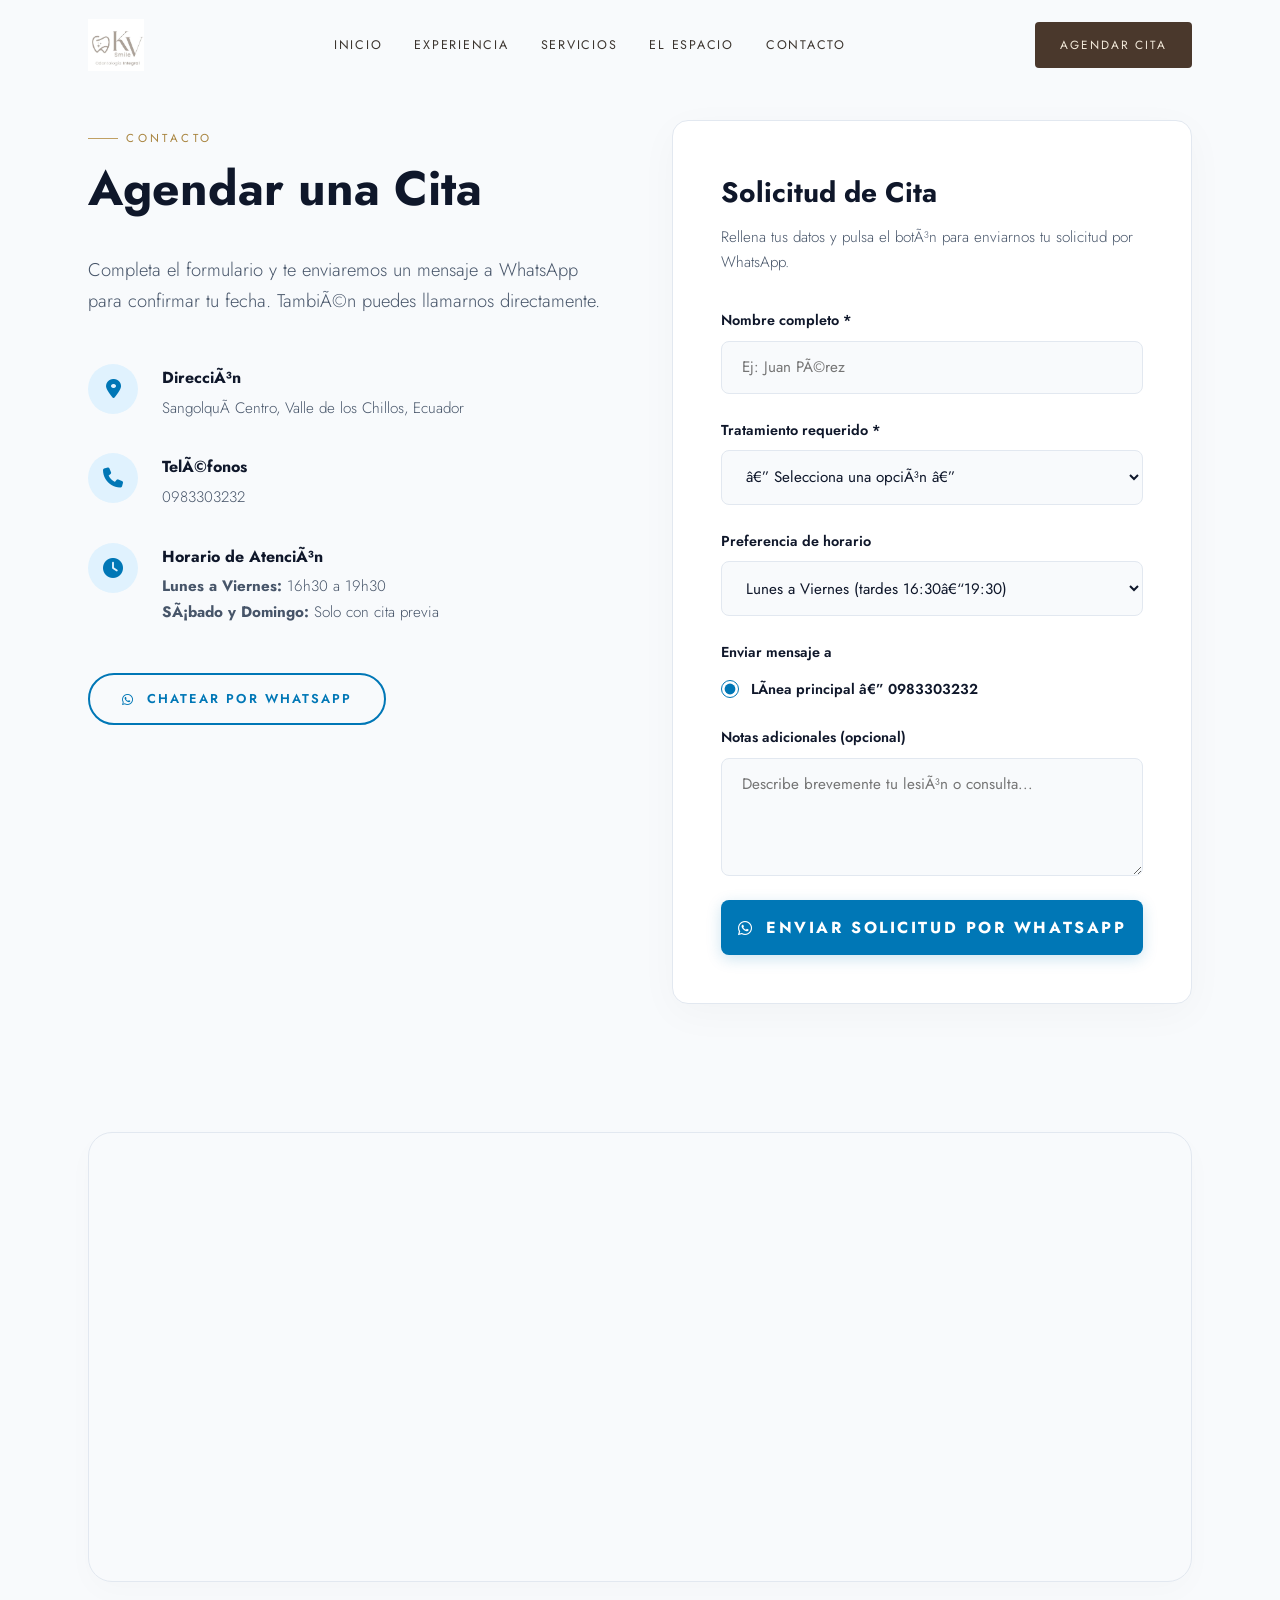
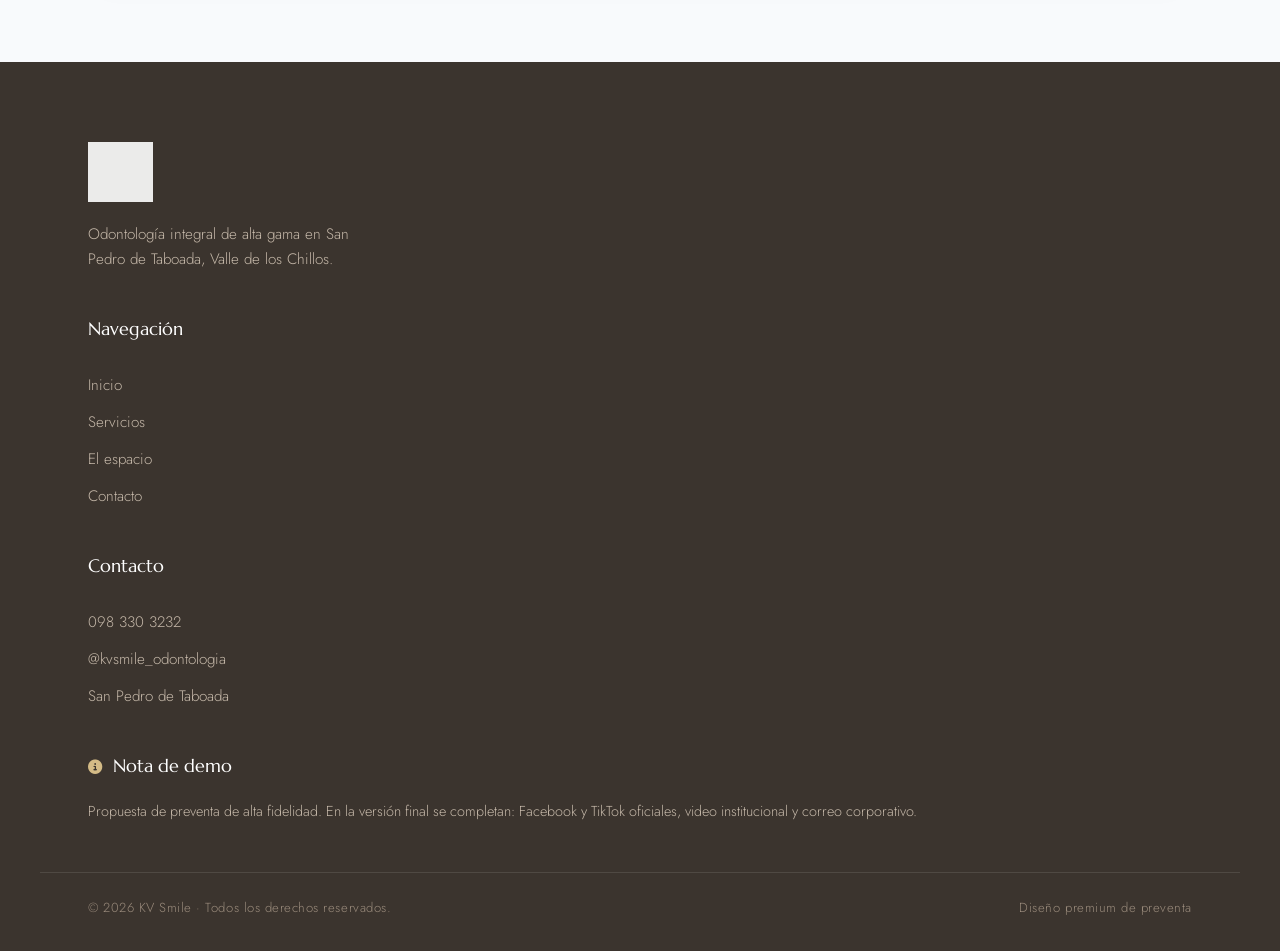
==== contacto.html @ 07e94fc0 "feat: agregar pÃ¡gina de contacto y formulario de WhatsApp" ====
﻿<!DOCTYPE html>
<html lang="es">
<head>
    <meta charset="UTF-8">
    <meta name="viewport" content="width=device-width, initial-scale=1.0">
    <meta name="description" content="Agenda tu cita en lÃ­nea. Rellena el formulario y envÃ­anos tu solicitud directamente a nuestro WhatsApp.">
    <title>Agendar Cita | Formulario de Contacto Directo</title>
    
    <meta charset="UTF-8">
    <meta name="viewport" content="width=device-width, initial-scale=1.0">
    
    

    <link rel="preconnect" href="https://fonts.googleapis.com">
    <link rel="preconnect" href="https://fonts.gstatic.com" crossorigin>
    <link href="https://fonts.googleapis.com/css2?family=Marcellus&family=Jost:wght@300;400;500;600&display=swap" rel="stylesheet">

    <link rel="stylesheet" href="styles.css">
    <link rel="stylesheet" href="https://cdnjs.cloudflare.com/ajax/libs/font-awesome/6.5.1/css/all.min.css">

</head>
<body>

<header class="site-header" id="header">
        <div class="shell header-inner">
            <a href="index.html#inicio" class="brand">
                <img src="imagenes/logo.png" alt="KV Smile · Odontología Integral" class="brand-logo">
            </a>
            <nav class="nav" id="nav">
                <a href="index.html#inicio" class="nav-link">Inicio</a>
                <a href="index.html#experiencia" class="nav-link">Experiencia</a>
                <a href="index.html#servicios" class="nav-link">Servicios</a>
                <a href="index.html#espacio" class="nav-link">El espacio</a>
                <a href="contacto.html" class="nav-link">Contacto</a>
            </nav>
            <div class="header-actions">
                <a href="contacto.html" target="_blank" rel="noopener" class="btn btn-solid btn-sm">
                    <span>Agendar cita</span>
                </a>
                <button class="burger" id="burger" aria-label="Abrir menú" aria-expanded="false">
                    <span></span><span></span><span></span>
                </button>
            </div>
        </div>
    </header>

<main class="contact-page-main">
    <section class="contact-form-section">
        <div class="shell contact-grid-container">
            <!-- Columna de InformaciÃ³n -->
            <div class="contact-info-col reveal">
                <span class="eyebrow">Contacto</span>
                <h1 class="page-title">Agendar una Cita</h1>
                <p class="lead-text">Completa el formulario y te enviaremos un mensaje a WhatsApp para confirmar tu fecha. TambiÃ©n puedes llamarnos directamente.</p>
                
                <div class="info-blocks">
                    <div class="info-item">
                        <div class="info-icon"><i class="fa-solid fa-location-dot"></i></div>
                        <div class="info-text">
                            <h4>DirecciÃ³n</h4>
                            <p>SangolquÃ­ Centro, Valle de los Chillos, Ecuador</p>
                        </div>
                    </div>
                    
                    <div class="info-item">
                        <div class="info-icon"><i class="fa-solid fa-phone"></i></div>
                        <div class="info-text">
                            <h4>TelÃ©fonos</h4>
                            <p>0983303232</p>
                        </div>
                    </div>

                    
                    
                    <div class="info-item">
                        <div class="info-icon"><i class="fa-solid fa-clock"></i></div>
                        <div class="info-text">
                            <h4>Horario de AtenciÃ³n</h4>
                            <p><strong>Lunes a Viernes:</strong> 16h30 a 19h30<br><strong>SÃ¡bado y Domingo:</strong> Solo con cita previa</p>
                        </div>
                    </div>
                </div>

                <a href="https://wa.me/593=Hola,%20deseo%20mÃ¡s%20informaciÃ³n." target="_blank" rel="noopener" class="btn btn-line btn-wa-chat">
                    <i class="fa-brands fa-whatsapp"></i> <span>Chatear por WhatsApp</span>
                </a>
            </div>

            <!-- Columna del Formulario -->
            <div class="contact-form-col reveal">
                <div class="form-card">
                    <h3>Solicitud de Cita</h3>
                    <p class="form-instructions">Rellena tus datos y pulsa el botÃ³n para enviarnos tu solicitud por WhatsApp.</p>
                    
                    <form id="appointmentForm" class="appointment-form">
                        <div class="form-group">
                            <label for="fullName">Nombre completo *</label>
                            <input type="text" id="fullName" placeholder="Ej: Juan PÃ©rez" required>
                        </div>

                        <div class="form-group">
                            <label for="treatment">Tratamiento requerido *</label>
                            <select id="treatment" required>
                                <option value="" disabled selected>â€” Selecciona una opciÃ³n â€”</option>
                                <option value="Profilaxis">Profilaxis (Limpieza Dental)</option>
                                <option value="Calzas Dentales">Calzas Dentales (RestauraciÃ³n)</option>
                                <option value="Endodoncia">Endodoncia (Tratamiento de conducto)</option>
                                <option value="Ortodoncia">Ortodoncia (Brackets/Alineadores)</option>
                                <option value="EstÃ©tica Dental">EstÃ©tica Dental (DiseÃ±o/Blanqueamiento)</option>
                                <option value="Otro">Otro tratamiento / Consulta general</option>
                            </select>
                        </div>

                        <div class="form-group">
                            <label for="timePreference">Preferencia de horario</label>
                            <select id="timePreference">
                                <option value="Lunes a Viernes (tardes 16:30-19:30)">Lunes a Viernes (tardes 16:30â€“19:30)</option>
                                <option value="SÃ¡bados (con cita previa)">SÃ¡bados (con cita previa)</option>
                                <option value="Cualquier horario disponible">Cualquier horario disponible</option>
                            </select>
                        </div>

                        <div class="form-group">
                            <label>Enviar mensaje a</label>
                            <div class="radio-group">
                                <label class="radio-label">
                                    <input type="radio" name="phoneLine" value="5930983303232" checked>
                                    <span>LÃ­nea principal â€” 0983303232</span>
                                </label>
                            </div>
                        </div>

                        <div class="form-group">
                            <label for="notes">Notas adicionales (opcional)</label>
                            <textarea id="notes" rows="4" placeholder="Describe brevemente tu lesiÃ³n o consulta..."></textarea>
                        </div>

                        <button type="submit" class="btn btn-solid btn-submit">
                            <i class="fa-brands fa-whatsapp"></i> <span>Enviar solicitud por WhatsApp</span>
                        </button>
                    </form>
                </div>
            </div>
        </div>
    </section>

    <!-- Mapa -->
    <section class="contact-map-section">
        <div class="shell">
            <div class="map-wrapper">
                <iframe title="Ubicación de KV Smile"
                            src="https://www.google.com/maps/embed?pb=!1m18!1m12!1m3!1d3989.6!2d-78.455!3d-0.309!2m3!1f0!2f0!3f0!3m2!1i1024!2i768!4f13.1!3m3!1m2!1s0x0%3A0x0!2sKV%20Smile%20Odontolog%C3%ADa%20Integral!5e0!3m2!1ses!2sec!4v1700000000000!5m2!1ses!2sec"
                            width="100%" height="100%" style="border:0;" allowfullscreen="" loading="lazy" referrerpolicy="no-referrer-when-downgrade"></iframe>
            </div>
        </div>
    </section>
</main>

<footer class="site-footer">
        <div class="shell footer-grid">
            <div class="footer-brand">
                <img src="imagenes/logo.png" alt="KV Smile" class="footer-logo">
                <p>Odontología integral de alta gama en San Pedro de Taboada, Valle de los Chillos.</p>
            </div>
            <div class="footer-col">
                <h4>Navegación</h4>
                <a href="index.html#inicio">Inicio</a>
                <a href="index.html#servicios">Servicios</a>
                <a href="index.html#espacio">El espacio</a>
                <a href="index.html#contacto">Contacto</a>
            </div>
            <div class="footer-col">
                <h4>Contacto</h4>
                <a href="tel:0983303232">098 330 3232</a>
                <a href="https://www.instagram.com/kvsmile_odontologia" target="_blank" rel="noopener">@kvsmile_odontologia</a>
                <span>San Pedro de Taboada</span>
            </div>
            <div class="footer-note">
                <h4><i class="fa-solid fa-circle-info"></i> Nota de demo</h4>
                <p>Propuesta de preventa de alta fidelidad. En la versión final se completan: Facebook y TikTok oficiales, video institucional y correo corporativo.</p>
            </div>
        </div>
        <div class="shell footer-bottom">
            <p>© 2026 KV Smile · Todos los derechos reservados.</p>
            <p>Diseño premium de preventa</p>
        </div>
    </footer>

<script src="script.js"></script>
</body>
</html>
---- styles.css ----
/* ============================================================
   KV SMILE · Odontología Integral
   Paleta de lujo extraída de la marca: taupe/greige + dorado
   champagne + mármol + nogal. Elegancia editorial cálida.
   ============================================================ */

:root {
    --walnut:   #4A382C;
    --taupe-900:#3B342E;
    --taupe-700:#6B5D51;
    --taupe-500:#9A8B7C;
    --taupe-300:#C4B7A8;
    --taupe-200:#E0D7CB;
    --taupe-100:#EFE8DE;

    --gold-600: #A8843E;
    --gold-500: #C0A063;
    --gold-400: #D4BB86;
    --gold-100: #F3EADB;

    --marble:  #F8F5F0;
    --cream:   #FCFAF6;
    --white:   #FFFFFF;
    --ink:     #33291F;
    --muted:   #7E7264;
    --line:    #E7DECF;

    --accent:    var(--gold-600);
    --accent-dk: var(--walnut);

    --serif: "Marcellus", Georgia, serif;
    --sans:  "Jost", system-ui, -apple-system, sans-serif;

    --r-sm: 8px;
    --r-md: 14px;
    --r-lg: 22px;
    --r-xl: 32px;

    --shadow-sm: 0 8px 24px -12px rgba(59,52,46,.22);
    --shadow-md: 0 26px 54px -24px rgba(59,52,46,.28);
    --shadow-lg: 0 50px 100px -40px rgba(59,52,46,.40);

    --shell: 1200px;
    --ease: cubic-bezier(.22,.61,.36,1);
}

*, *::before, *::after { box-sizing: border-box; }
* { margin: 0; }
html { scroll-behavior: smooth; -webkit-text-size-adjust: 100%; }
body { font-family: var(--sans); color: var(--ink); background: var(--cream); line-height: 1.7; font-size: 1.02rem; font-weight: 300; -webkit-font-smoothing: antialiased; overflow-x: hidden; }
img { max-width: 100%; display: block; }
a { color: inherit; text-decoration: none; }
ul { list-style: none; padding: 0; }

.shell { width: 100%; max-width: var(--shell); margin-inline: auto; padding-inline: clamp(20px, 5vw, 48px); }
.gold { color: var(--gold-600); font-style: italic; }

.eyebrow { display: inline-flex; align-items: center; gap: .7em; font-size: .72rem; font-weight: 400; letter-spacing: .3em; text-transform: uppercase; color: var(--gold-600); }
.eyebrow::before { content: ""; width: 30px; height: 1px; background: var(--gold-500); }
.eyebrow-light { color: var(--gold-400); }
.eyebrow-light::before { background: var(--gold-400); }

.section-title { font-family: var(--serif); font-weight: 400; font-size: clamp(2rem, 4.6vw, 3.4rem); line-height: 1.1; letter-spacing: .005em; color: var(--taupe-900); }
.section-desc { color: var(--muted); font-size: 1.05rem; max-width: 48ch; margin-top: 1.2rem; }
.section-desc.center { margin-inline: auto; }
.section-head { text-align: center; max-width: 720px; margin: 0 auto clamp(2.5rem, 5vw, 4rem); }
.section-head .eyebrow { margin-bottom: 1.2rem; justify-content: center; }

/* Buttons */
.btn { --pad: 1rem 2rem; display: inline-flex; align-items: center; justify-content: center; gap: .7em; padding: var(--pad); border-radius: 4px; font-family: var(--sans); font-weight: 400; font-size: .8rem; letter-spacing: .16em; text-transform: uppercase; cursor: pointer; border: 1px solid transparent; transition: transform .35s var(--ease), box-shadow .35s var(--ease), background .3s, color .3s, border-color .3s; }
.btn i { transition: transform .35s var(--ease); }
.btn-sm { --pad: .75rem 1.5rem; font-size: .74rem; }
.btn-solid { background: var(--walnut); color: var(--gold-100); }
.btn-solid:hover { background: var(--taupe-900); transform: translateY(-3px); box-shadow: var(--shadow-md); }
.btn-solid:hover i { transform: translateX(4px); }
.btn-line { background: transparent; color: var(--taupe-900); border-color: var(--taupe-300); }
.btn-line:hover { border-color: var(--gold-600); color: var(--gold-600); transform: translateY(-3px); }
.btn-gold { background: linear-gradient(135deg, var(--gold-500), var(--gold-600)); color: #fff; box-shadow: 0 12px 30px -12px var(--gold-600); }
.btn-gold:hover { transform: translateY(-3px); box-shadow: 0 20px 40px -14px var(--gold-600); }
.btn-gold:hover i { transform: translateX(4px); }

/* ============================================================ HEADER */
.site-header { position: fixed; inset: 0 0 auto 0; z-index: 100; padding: 1.2rem 0; transition: padding .4s var(--ease), background .4s, box-shadow .4s, border-color .4s; border-bottom: 1px solid transparent; }
.site-header.scrolled { padding: .5rem 0; background: color-mix(in srgb, var(--cream) 86%, transparent); backdrop-filter: saturate(150%) blur(16px); -webkit-backdrop-filter: saturate(150%) blur(16px); box-shadow: var(--shadow-sm); border-bottom-color: var(--line); }
.header-inner { display: flex; align-items: center; justify-content: space-between; gap: 1.5rem; }
.brand { display: inline-flex; align-items: center; }
.brand-logo { height: 52px; width: auto; transition: height .4s var(--ease); }
.site-header.scrolled .brand-logo { height: 42px; }
.nav { display: none; gap: .2rem; }
.nav-link { position: relative; padding: .5rem .9rem; font-weight: 400; font-size: .78rem; letter-spacing: .14em; text-transform: uppercase; color: var(--taupe-900); transition: color .3s; }
.nav-link::after { content: ""; position: absolute; left: 50%; bottom: .2rem; width: 0; height: 1px; background: var(--gold-600); transform: translateX(-50%); transition: width .3s var(--ease); }
.nav-link:hover, .nav-link.active { color: var(--gold-600); }
.nav-link.active::after, .nav-link:hover::after { width: 55%; }
.header-actions { display: flex; align-items: center; gap: .8rem; }
.burger { display: inline-flex; flex-direction: column; gap: 5px; width: 44px; height: 44px; align-items: center; justify-content: center; background: #fff; border: 1px solid var(--line); border-radius: 8px; cursor: pointer; }
.burger span { width: 20px; height: 1.5px; background: var(--taupe-900); border-radius: 2px; transition: transform .3s, opacity .3s; }
.burger.open span:nth-child(1) { transform: translateY(6.5px) rotate(45deg); }
.burger.open span:nth-child(2) { opacity: 0; }
.burger.open span:nth-child(3) { transform: translateY(-6.5px) rotate(-45deg); }
.nav.open { display: flex; flex-direction: column; gap: .2rem; position: fixed; inset: 80px 16px auto 16px; background: #fff; padding: 1.2rem; border-radius: var(--r-lg); box-shadow: var(--shadow-lg); border: 1px solid var(--line); animation: dropIn .35s var(--ease); }
.nav.open .nav-link { font-size: .92rem; padding: .85rem 1rem; }
@keyframes dropIn { from { opacity: 0; transform: translateY(-12px); } to { opacity: 1; transform: translateY(0); } }

/* ============================================================ HERO */
.hero { position: relative; padding: clamp(8rem, 17vw, 11rem) 0 clamp(3rem, 7vw, 5rem); overflow: hidden;
    background:
        radial-gradient(90% 60% at 85% 10%, var(--taupe-100) 0%, transparent 55%),
        linear-gradient(180deg, var(--marble), var(--cream)); }
.hero-grid { display: grid; gap: clamp(2.5rem, 6vw, 4rem); align-items: center; }
.hero-copy h1 { font-family: var(--serif); font-weight: 400; font-size: clamp(2.6rem, 7.5vw, 5rem); line-height: 1.04; color: var(--taupe-900); margin: 1.4rem 0 1.4rem; }
.hero-copy .lead { font-size: clamp(1.05rem, 2vw, 1.2rem); color: var(--muted); max-width: 50ch; }
.hero-copy .lead strong { color: var(--taupe-900); font-weight: 500; }
.hero-cta { display: flex; flex-wrap: wrap; gap: 1rem; margin: 2.2rem 0 2.5rem; }
.hero-trust { display: flex; align-items: center; gap: 1.4rem; flex-wrap: wrap; padding-top: 2rem; border-top: 1px solid var(--line); }
.hero-trust strong { font-family: var(--serif); display: block; font-size: 1.4rem; color: var(--gold-600); line-height: 1; }
.hero-trust span { font-size: .78rem; color: var(--muted); margin-top: .3rem; display: block; }
.hero-trust .divider { width: 1px; height: 34px; background: var(--line); }

.hero-visual { position: relative; justify-self: center; width: 100%; max-width: 480px; }
.hero-frame { position: relative; border-radius: var(--r-xl); overflow: hidden; box-shadow: var(--shadow-lg); aspect-ratio: 4/4.6; padding: 10px; background: linear-gradient(135deg, var(--gold-400), var(--taupe-200)); }
.hero-frame img { width: 100%; height: 100%; object-fit: cover; border-radius: calc(var(--r-xl) - 8px); }
.gold-badge { position: absolute; bottom: 8%; left: -8%; z-index: 3; display: flex; align-items: center; gap: .7rem; background: var(--walnut); color: var(--gold-100); padding: 1rem 1.3rem; border-radius: var(--r-md); box-shadow: var(--shadow-md); animation: floatY 5.5s ease-in-out infinite; }
.gold-badge i { color: var(--gold-400); font-size: 1.5rem; }
.gold-badge span { font-family: var(--serif); font-size: .95rem; line-height: 1.2; }
@keyframes floatY { 0%,100% { transform: translateY(0); } 50% { transform: translateY(-10px); } }

/* ============================================================ EXPERIENCIA */
.experience { padding: clamp(4rem, 9vw, 7rem) 0; }
.exp-grid { display: grid; gap: 1.5rem; }
.exp { text-align: center; background: #fff; border: 1px solid var(--line); border-radius: var(--r-lg); padding: 2.8rem 2rem; box-shadow: var(--shadow-sm); transition: transform .4s var(--ease), box-shadow .4s var(--ease); }
.exp:hover { transform: translateY(-8px); box-shadow: var(--shadow-md); }
.exp-ico { display: inline-grid; place-items: center; width: 64px; height: 64px; border-radius: 50%; margin-bottom: 1.4rem; background: var(--gold-100); color: var(--gold-600); font-size: 1.5rem; border: 1px solid var(--gold-400); transition: transform .4s var(--ease); }
.exp:hover .exp-ico { transform: scale(1.08); }
.exp h3 { font-family: var(--serif); font-weight: 400; font-size: 1.4rem; color: var(--taupe-900); margin-bottom: .6rem; }
.exp p { color: var(--muted); font-size: .98rem; }

/* ============================================================ SERVICIOS / PAQUETE */
.services { padding: clamp(3.5rem, 8vw, 6rem) 0; }
.serv-grid { display: grid; gap: 1.5rem; align-items: stretch; }
.serv-feature { position: relative; overflow: hidden; background: linear-gradient(155deg, var(--taupe-900), var(--walnut)); border-radius: var(--r-xl); padding: clamp(2.4rem, 5vw, 3.6rem); color: var(--gold-100); }
.serv-feature::after { content: ""; position: absolute; top: -30%; right: -20%; width: 55%; height: 160%; background: radial-gradient(circle, rgba(192,160,99,.25), transparent 60%); }
.serv-feature > * { position: relative; z-index: 1; }
.serv-feature h2 { font-family: var(--serif); font-weight: 400; font-size: clamp(1.8rem, 4vw, 2.8rem); line-height: 1.08; margin: 1rem 0 1rem; color: #fff; }
.serv-feature > p { color: var(--taupe-200); max-width: 42ch; margin-bottom: 1.6rem; }
.serv-list { display: grid; grid-template-columns: repeat(2, 1fr); gap: .7rem 1.2rem; margin-bottom: 1.5rem; }
.serv-list li { display: flex; align-items: center; gap: .6em; font-weight: 400; color: #fff; }
.serv-list i { width: 22px; height: 22px; display: grid; place-items: center; border-radius: 50%; background: var(--gold-500); color: var(--walnut); font-size: .68rem; }
.serv-gift { display: flex; align-items: center; gap: .6em; background: rgba(255,255,255,.07); border: 1px solid rgba(212,187,134,.3); padding: .8rem 1.1rem; border-radius: var(--r-md); font-size: .92rem; color: var(--gold-100); margin-bottom: 1.8rem; }
.serv-gift i { color: var(--gold-400); }
.serv-gift strong { font-weight: 500; color: #fff; }

.serv-others { background: #fff; border: 1px solid var(--line); border-radius: var(--r-xl); padding: clamp(2.2rem, 5vw, 3rem); box-shadow: var(--shadow-sm); display: flex; flex-direction: column; justify-content: center; }
.serv-others-title { font-family: var(--serif); font-weight: 400; font-size: 1.4rem; color: var(--taupe-900); margin-bottom: 1.5rem; }
.chip-list { display: grid; gap: .9rem; }
.chip { display: flex; align-items: center; gap: 1rem; padding: .9rem 1.1rem; border-radius: var(--r-md); background: var(--marble); border: 1px solid var(--line); transition: transform .3s var(--ease), border-color .3s; }
.chip:hover { transform: translateX(5px); border-color: var(--gold-400); }
.chip i { width: 38px; height: 38px; flex-shrink: 0; border-radius: 50%; display: grid; place-items: center; background: var(--gold-100); color: var(--gold-600); font-size: .95rem; }
.chip span { font-weight: 400; color: var(--taupe-900); }

/* ============================================================ EL ESPACIO / GALERÍA */
.space { padding: clamp(3.5rem, 8vw, 6rem) 0; }
.gallery { display: grid; gap: 1.2rem; }
.g-item { position: relative; overflow: hidden; border-radius: var(--r-lg); box-shadow: var(--shadow-sm); }
.g-item img { width: 100%; height: 100%; object-fit: cover; aspect-ratio: 4/3.4; transition: transform .8s var(--ease); }
.g-item:hover img { transform: scale(1.06); }
.g-item::after { content: ""; position: absolute; inset: 0; background: linear-gradient(180deg, transparent 55%, rgba(59,52,46,.55)); }
.g-item figcaption { position: absolute; left: 1.2rem; bottom: 1.1rem; z-index: 2; color: #fff; font-family: var(--serif); font-size: 1.1rem; letter-spacing: .02em; }

/* ============================================================ INSTAGRAM */
.insta { padding: 0 0 clamp(3.5rem, 8vw, 6rem); }
.insta-card { display: flex; flex-wrap: wrap; align-items: center; justify-content: space-between; gap: 2rem; background: linear-gradient(135deg, var(--taupe-100), var(--gold-100)); border: 1px solid var(--line); border-radius: var(--r-xl); padding: clamp(2.2rem, 5vw, 3.4rem); }
.insta-copy h2 { font-family: var(--serif); font-weight: 400; font-size: clamp(1.6rem, 3.6vw, 2.4rem); line-height: 1.1; color: var(--taupe-900); margin: .8rem 0 .8rem; }
.insta-copy p { color: var(--muted); max-width: 40ch; }
.insta-btn { flex-shrink: 0; }

/* ============================================================ CONTACTO */
.contact { padding: 0 0 clamp(4rem, 9vw, 7rem); }
.contact-grid { display: grid; gap: clamp(2.5rem, 5vw, 4rem); align-items: center; }
.contact-copy .eyebrow { margin-bottom: 1.2rem; }
.contact-methods { display: grid; gap: .9rem; margin-top: 2rem; }
.method { display: flex; align-items: center; gap: 1rem; padding: 1rem 1.1rem; border-radius: var(--r-md); background: #fff; border: 1px solid var(--line); transition: transform .3s var(--ease), box-shadow .3s; }
.method:not(.method-static):hover { transform: translateX(5px); box-shadow: var(--shadow-md); }
.method-ico { width: 46px; height: 46px; flex-shrink: 0; border-radius: 50%; display: grid; place-items: center; font-size: 1.1rem; background: var(--gold-100); color: var(--gold-600); }
.method-txt strong { display: block; font-size: 1rem; font-weight: 500; color: var(--taupe-900); }
.method-txt em { font-style: normal; font-size: .9rem; color: var(--muted); }
.social-placeholder { margin-top: 2rem; }
.social-placeholder > span { font-size: .68rem; letter-spacing: .2em; text-transform: uppercase; color: var(--gold-600); }
.social-row { display: flex; gap: .7rem; margin: .8rem 0 .6rem; }
.soc { width: 42px; height: 42px; border-radius: 50%; display: grid; place-items: center; background: #fff; border: 1px solid var(--line); color: var(--gold-600); transition: background .3s, color .3s, transform .3s; }
.soc:hover { background: var(--gold-600); color: #fff; transform: translateY(-3px); }
.hint { font-style: italic; font-size: .8rem; color: var(--muted); }
.map-frame { aspect-ratio: 4/3.8; border-radius: var(--r-xl); overflow: hidden; box-shadow: var(--shadow-lg); padding: 8px; background: linear-gradient(135deg, var(--gold-400), var(--taupe-200)); }
.map-frame iframe { width: 100%; height: 100%; border-radius: calc(var(--r-xl) - 6px); filter: grayscale(.2) sepia(.1); }

/* ============================================================ FOOTER */
.site-footer { background: var(--taupe-900); color: var(--taupe-300); padding: clamp(3.5rem, 7vw, 5rem) 0 2rem; }
.footer-grid { display: grid; gap: 2.5rem; padding-bottom: 3rem; border-bottom: 1px solid rgba(255,255,255,.1); }
.footer-logo { height: 60px; width: auto; filter: brightness(0) invert(1) opacity(.9); margin-bottom: 1.2rem; }
.footer-brand p { max-width: 32ch; color: var(--taupe-300); font-size: .95rem; }
.footer-col h4, .footer-note h4 { color: #fff; font-family: var(--serif); font-weight: 400; font-size: 1.15rem; margin-bottom: 1.1rem; }
.footer-col { display: flex; flex-direction: column; gap: .7rem; }
.footer-col a, .footer-col span { color: var(--taupe-300); font-size: .95rem; transition: color .3s; }
.footer-col a:hover { color: var(--gold-400); }
.footer-note p { color: var(--taupe-300); font-size: .9rem; }
.footer-note h4 i { color: var(--gold-400); margin-right: .4em; font-size: .9rem; }
.footer-bottom { display: flex; flex-wrap: wrap; justify-content: space-between; gap: .5rem; padding-top: 1.5rem; }
.footer-bottom p { font-size: .82rem; color: var(--taupe-500); letter-spacing: .04em; }

/* ============================================================ WHATSAPP */
.wa-float { position: fixed; right: 22px; bottom: 22px; z-index: 90; width: 58px; height: 58px; border-radius: 50%; display: grid; place-items: center; background: #25D366; color: #fff; font-size: 1.6rem; box-shadow: 0 14px 30px -6px rgba(37,211,102,.6); transition: transform .35s var(--ease); animation: waPulse 2.6s ease-out infinite; }
.wa-float:hover { transform: scale(1.1) rotate(6deg); }
@keyframes waPulse { 0% { box-shadow: 0 0 0 0 rgba(37,211,102,.5); } 70% { box-shadow: 0 0 0 18px rgba(37,211,102,0); } 100% { box-shadow: 0 0 0 0 rgba(37,211,102,0); } }

/* ============================================================ REVEAL */
.reveal { opacity: 0; transform: translateY(28px); transition: opacity .8s var(--ease), transform .8s var(--ease); }
.reveal.in { opacity: 1; transform: none; }

/* ============================================================ RESPONSIVE */
@media (min-width: 620px) {
    .exp-grid { grid-template-columns: repeat(3, 1fr); }
    .gallery { grid-template-columns: 1fr 1fr; }
    .serv-list { grid-template-columns: repeat(2, 1fr); }
}
@media (min-width: 900px) {
    .nav { display: flex; }
    .burger { display: none; }
    .hero-grid { grid-template-columns: 1.05fr .95fr; }
    .serv-grid { grid-template-columns: 1.25fr .75fr; }
    .contact-grid { grid-template-columns: 1.05fr .95fr; }
    .gallery { grid-template-columns: 1.2fr 1fr 1fr; grid-template-rows: auto; }
    .g-tall { grid-row: span 1; }
    .g-tall img { aspect-ratio: 3/4.4; }
    .gallery .g-item:not(.g-tall) img { aspect-ratio: 4/3.1; }
}
@media (prefers-reduced-motion: reduce) { * { animation: none !important; scroll-behavior: auto; } .reveal { opacity: 1; transform: none; } }

/* ==========================================================================
   ESTILOS DE LA PÃGINA DE CONTACTO INDEPENDIENTE
   ========================================================================== */
.contact-page-main {
    padding-top: 120px;
    background-color: var(--bg-main, #f8fafc);
}

.contact-grid-container {
    display: grid;
    grid-template-columns: 1fr 1fr;
    gap: 4rem;
    align-items: start;
    padding-bottom: 5rem;
}

.contact-info-col h1.page-title {
    font-size: 3rem;
    margin-bottom: 1.5rem;
    color: var(--bg-dark, #0f172a);
}

.contact-info-col .lead-text {
    font-size: 1.15rem;
    margin-bottom: 3rem;
    color: var(--text-muted, #475569);
}

.info-blocks {
    display: flex;
    flex-direction: column;
    gap: 2rem;
    margin-bottom: 3rem;
}

.info-item {
    display: flex;
    gap: 1.5rem;
    align-items: start;
}

.info-icon {
    width: 50px;
    height: 50px;
    background-color: var(--primary-light, #e0f2fe);
    color: var(--primary, #0077b6);
    border-radius: 50%;
    display: flex;
    align-items: center;
    justify-content: center;
    font-size: 1.25rem;
    flex-shrink: 0;
}

.info-text h4 {
    font-size: 1rem;
    font-weight: 700;
    margin-bottom: 0.25rem;
    color: var(--bg-dark, #0f172a);
}

.info-text p {
    font-size: 0.95rem;
    color: var(--text-muted, #475569);
    margin: 0;
}

.btn-wa-chat {
    display: inline-flex;
    align-items: center;
    gap: 0.75rem;
    color: var(--primary, #0077b6);
    border: 2px solid var(--primary, #0077b6);
    padding: 0.8rem 2rem;
    border-radius: 50px;
    font-weight: 600;
}

.btn-wa-chat:hover {
    background-color: var(--primary, #0077b6);
    color: white;
}

/* Columna del Formulario */
.form-card {
    background-color: var(--bg-card, #ffffff);
    border-radius: var(--radius-md, 16px);
    padding: 3rem;
    box-shadow: 0 10px 40px rgba(0,0,0,0.03);
    border: 1px solid var(--border-color, #e2e8f0);
}

.form-card h3 {
    font-size: 1.75rem;
    margin-bottom: 0.5rem;
    color: var(--bg-dark, #0f172a);
}

.form-instructions {
    font-size: 0.95rem;
    color: var(--text-muted, #475569);
    margin-bottom: 2rem;
}

.appointment-form {
    display: flex;
    flex-direction: column;
    gap: 1.5rem;
}

.form-group {
    display: flex;
    flex-direction: column;
    gap: 0.5rem;
    text-align: left;
}

.form-group label {
    font-size: 0.9rem;
    font-weight: 600;
    color: var(--bg-dark, #0f172a);
}

.form-group input[type="text"],
.form-group select,
.form-group textarea {
    width: 100%;
    padding: 0.9rem 1.25rem;
    border: 1px solid var(--border-color, #e2e8f0);
    background-color: var(--bg-main, #f8fafc);
    color: var(--text-main, #0f172a);
    font-family: inherit;
    font-size: 0.95rem;
    border-radius: var(--radius-sm, 8px);
    transition: var(--transition-smooth, all 0.3s ease);
}

.form-group input[type="text"]:focus,
.form-group select:focus,
.form-group textarea:focus {
    outline: none;
    border-color: var(--primary, #0077b6);
    background-color: white;
}

.radio-group {
    display: flex;
    flex-direction: column;
    gap: 0.75rem;
    margin-top: 0.25rem;
}

.radio-label {
    display: flex;
    align-items: center;
    gap: 0.75rem;
    font-size: 0.95rem;
    color: var(--text-main, #0f172a);
    cursor: pointer;
}

.radio-label input[type="radio"] {
    accent-color: var(--primary, #0077b6);
    width: 18px;
    height: 18px;
}

.btn-submit {
    width: 100%;
    background-color: var(--primary, #0077b6);
    color: white;
    padding: 1rem;
    font-size: 1rem;
    border-radius: var(--radius-sm, 8px);
    font-weight: 700;
    display: inline-flex;
    align-items: center;
    justify-content: center;
    gap: 0.75rem;
    cursor: pointer;
    box-shadow: 0 4px 15px rgba(0, 119, 182, 0.2);
    border: none;
    transition: var(--transition-smooth, all 0.3s ease);
}

.btn-submit:hover {
    background-color: var(--primary-dark, #03045e);
    transform: translateY(-2px);
}

.contact-map-section {
    padding: 3rem 0 5rem 0;
}

.map-wrapper {
    height: 450px;
    border-radius: var(--radius-lg, 24px);
    overflow: hidden;
    box-shadow: 0 10px 30px rgba(0,0,0,0.02);
    border: 1px solid var(--border-color, #e2e8f0);
}

.map-placeholder {
    height: 100%;
    display: flex;
    flex-direction: column;
    align-items: center;
    justify-content: center;
    background-color: #cbd5e1;
    color: #475569;
    gap: 1rem;
}

.map-placeholder i {
    font-size: 3rem;
}

@media (max-width: 1024px) {
    .contact-grid-container {
        grid-template-columns: 1fr;
        gap: 3rem;
    }
    .contact-info-col h1.page-title {
        font-size: 2.5rem;
    }
}
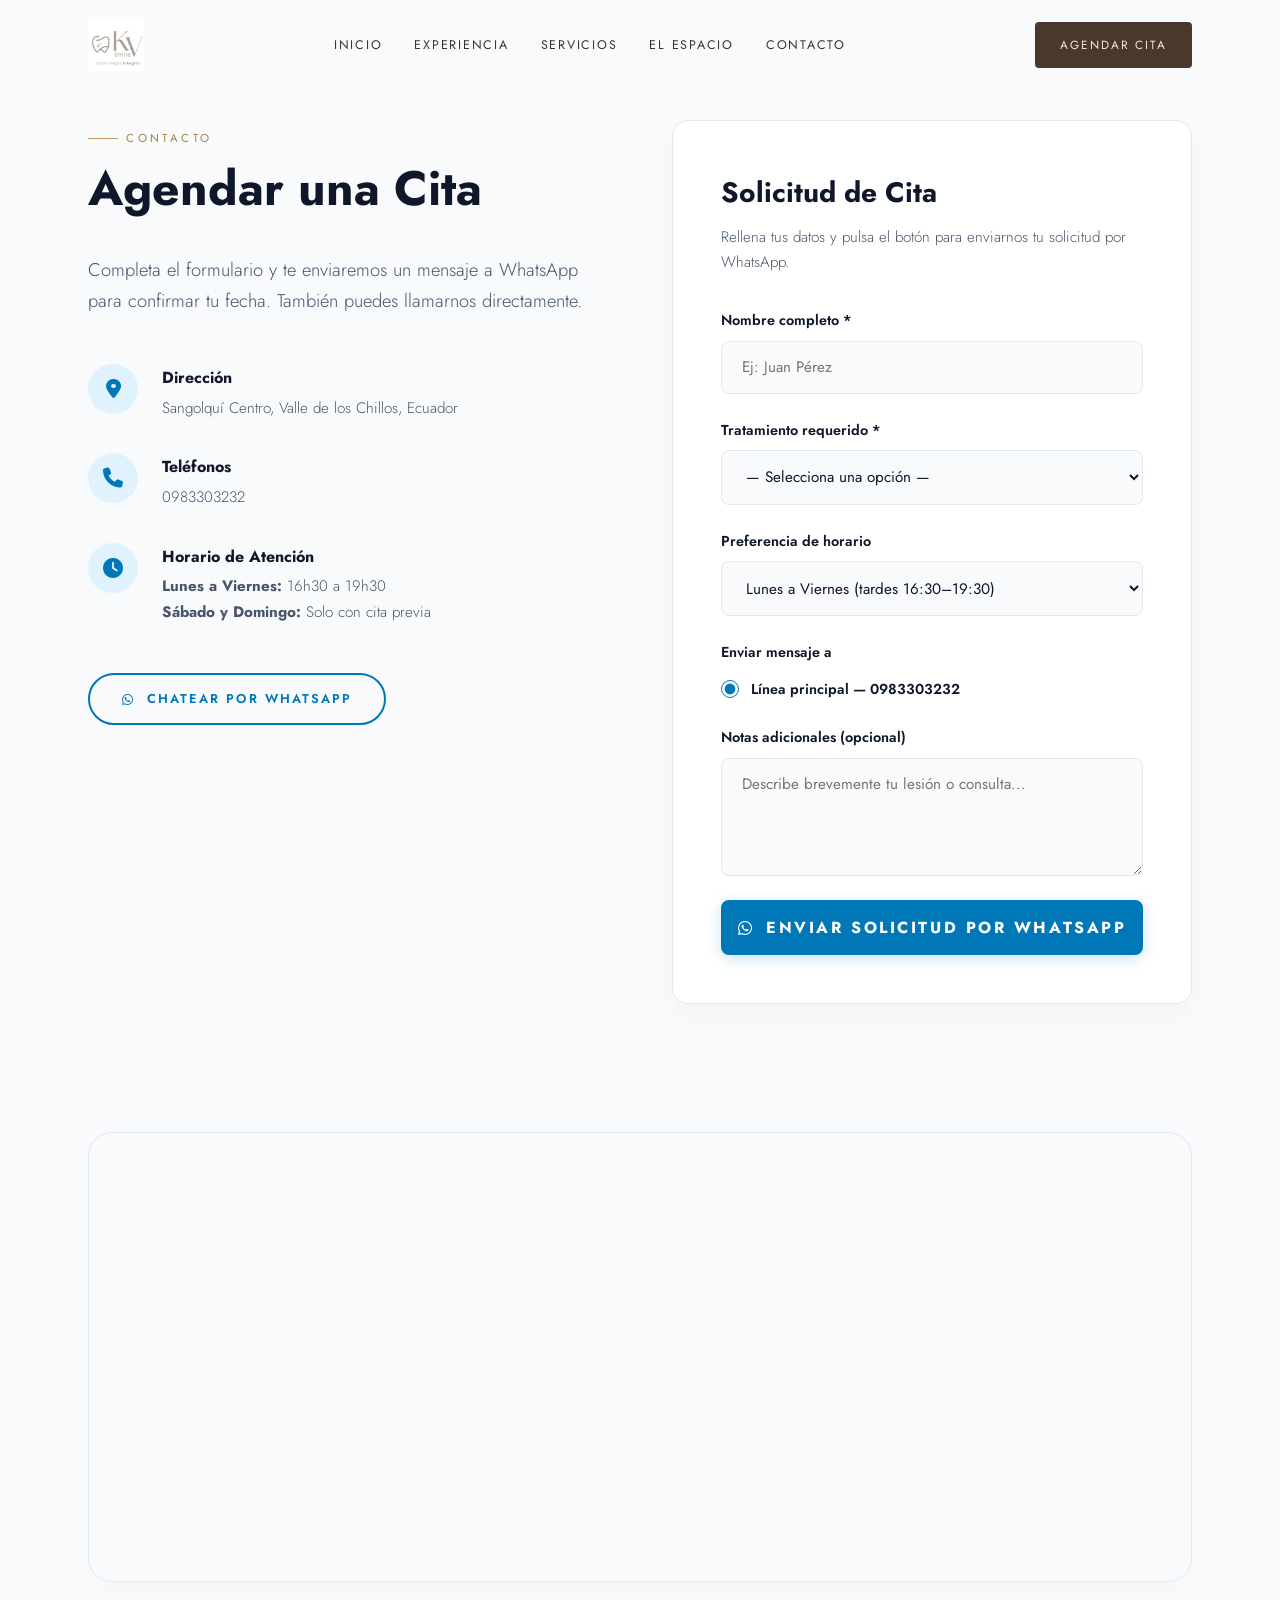
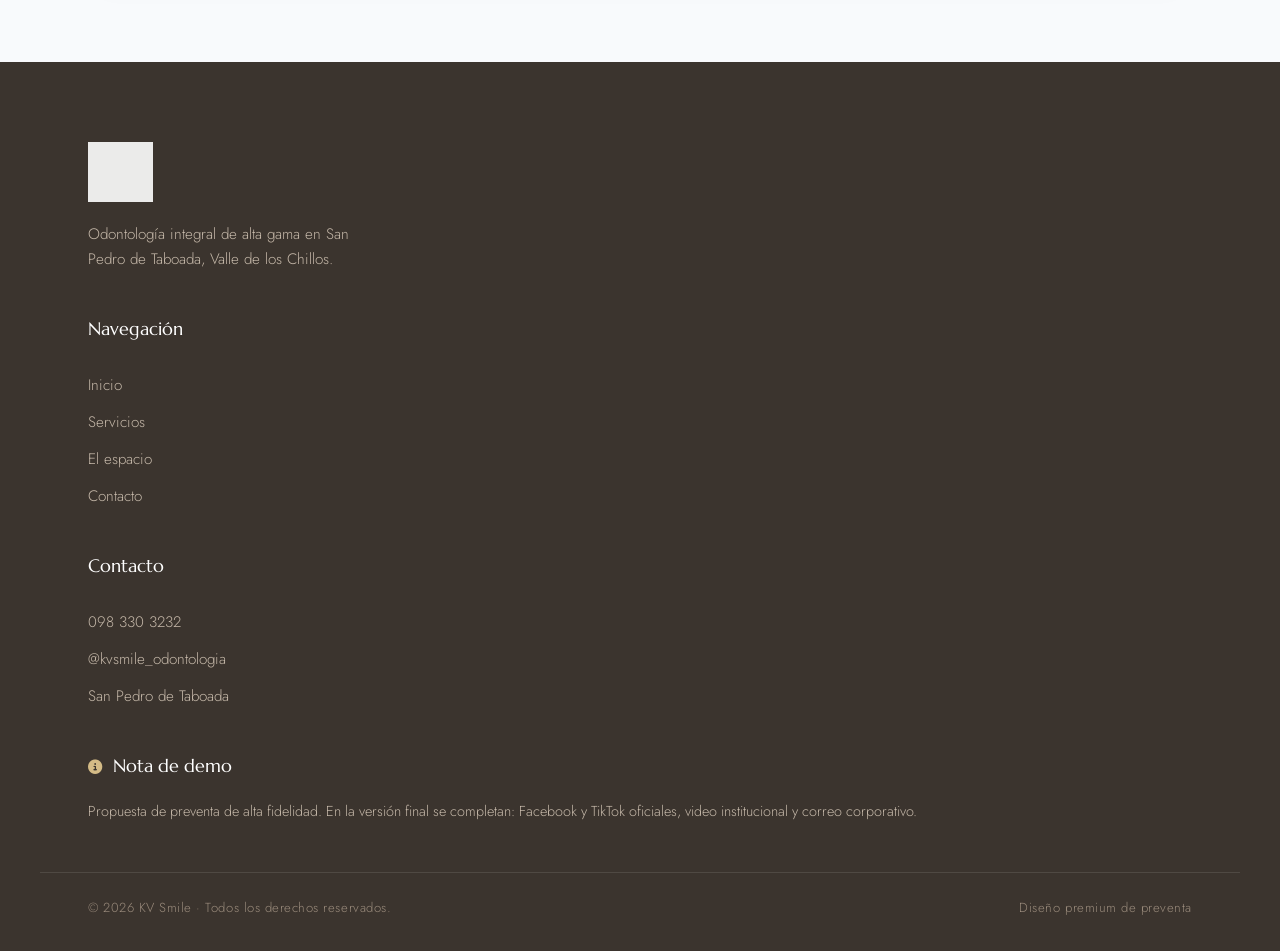
==== commit 7fd0ccc6: "fix: corregir acentos (mojibake) y enlaces del formulario de contacto - Reparar caracteres mal codif" ====
--- a/contacto.html
+++ b/contacto.html
@@ -3,7 +3,7 @@
 <head>
     <meta charset="UTF-8">
     <meta name="viewport" content="width=device-width, initial-scale=1.0">
-    <meta name="description" content="Agenda tu cita en lÃ­nea. Rellena el formulario y envÃ­anos tu solicitud directamente a nuestro WhatsApp.">
+    <meta name="description" content="Agenda tu cita en línea. Rellena el formulario y envíanos tu solicitud directamente a nuestro WhatsApp.">
     <title>Agendar Cita | Formulario de Contacto Directo</title>
     
     <meta charset="UTF-8">
@@ -47,25 +47,25 @@
 <main class="contact-page-main">
     <section class="contact-form-section">
         <div class="shell contact-grid-container">
-            <!-- Columna de InformaciÃ³n -->
+            <!-- Columna de Información -->
             <div class="contact-info-col reveal">
                 <span class="eyebrow">Contacto</span>
                 <h1 class="page-title">Agendar una Cita</h1>
-                <p class="lead-text">Completa el formulario y te enviaremos un mensaje a WhatsApp para confirmar tu fecha. TambiÃ©n puedes llamarnos directamente.</p>
+                <p class="lead-text">Completa el formulario y te enviaremos un mensaje a WhatsApp para confirmar tu fecha. También puedes llamarnos directamente.</p>
                 
                 <div class="info-blocks">
                     <div class="info-item">
                         <div class="info-icon"><i class="fa-solid fa-location-dot"></i></div>
                         <div class="info-text">
-                            <h4>DirecciÃ³n</h4>
-                            <p>SangolquÃ­ Centro, Valle de los Chillos, Ecuador</p>
+                            <h4>Dirección</h4>
+                            <p>Sangolquí Centro, Valle de los Chillos, Ecuador</p>
                         </div>
                     </div>
                     
                     <div class="info-item">
                         <div class="info-icon"><i class="fa-solid fa-phone"></i></div>
                         <div class="info-text">
-                            <h4>TelÃ©fonos</h4>
+                            <h4>Teléfonos</h4>
                             <p>0983303232</p>
                         </div>
                     </div>
@@ -75,13 +75,13 @@
                     <div class="info-item">
                         <div class="info-icon"><i class="fa-solid fa-clock"></i></div>
                         <div class="info-text">
-                            <h4>Horario de AtenciÃ³n</h4>
-                            <p><strong>Lunes a Viernes:</strong> 16h30 a 19h30<br><strong>SÃ¡bado y Domingo:</strong> Solo con cita previa</p>
+                            <h4>Horario de Atención</h4>
+                            <p><strong>Lunes a Viernes:</strong> 16h30 a 19h30<br><strong>Sábado y Domingo:</strong> Solo con cita previa</p>
                         </div>
                     </div>
                 </div>
 
-                <a href="https://wa.me/593=Hola,%20deseo%20mÃ¡s%20informaciÃ³n." target="_blank" rel="noopener" class="btn btn-line btn-wa-chat">
+                <a href="https://wa.me/593983303232?text=Hola,%20deseo%20más%20información." target="_blank" rel="noopener" class="btn btn-line btn-wa-chat">
                     <i class="fa-brands fa-whatsapp"></i> <span>Chatear por WhatsApp</span>
                 </a>
             </div>
@@ -90,23 +90,23 @@
             <div class="contact-form-col reveal">
                 <div class="form-card">
                     <h3>Solicitud de Cita</h3>
-                    <p class="form-instructions">Rellena tus datos y pulsa el botÃ³n para enviarnos tu solicitud por WhatsApp.</p>
+                    <p class="form-instructions">Rellena tus datos y pulsa el botón para enviarnos tu solicitud por WhatsApp.</p>
                     
                     <form id="appointmentForm" class="appointment-form">
                         <div class="form-group">
                             <label for="fullName">Nombre completo *</label>
-                            <input type="text" id="fullName" placeholder="Ej: Juan PÃ©rez" required>
+                            <input type="text" id="fullName" placeholder="Ej: Juan Pérez" required>
                         </div>
 
                         <div class="form-group">
                             <label for="treatment">Tratamiento requerido *</label>
                             <select id="treatment" required>
-                                <option value="" disabled selected>â€” Selecciona una opciÃ³n â€”</option>
+                                <option value="" disabled selected>— Selecciona una opción —</option>
                                 <option value="Profilaxis">Profilaxis (Limpieza Dental)</option>
-                                <option value="Calzas Dentales">Calzas Dentales (RestauraciÃ³n)</option>
+                                <option value="Calzas Dentales">Calzas Dentales (Restauración)</option>
                                 <option value="Endodoncia">Endodoncia (Tratamiento de conducto)</option>
                                 <option value="Ortodoncia">Ortodoncia (Brackets/Alineadores)</option>
-                                <option value="EstÃ©tica Dental">EstÃ©tica Dental (DiseÃ±o/Blanqueamiento)</option>
+                                <option value="Estética Dental">Estética Dental (Diseño/Blanqueamiento)</option>
                                 <option value="Otro">Otro tratamiento / Consulta general</option>
                             </select>
                         </div>
@@ -114,8 +114,8 @@
                         <div class="form-group">
                             <label for="timePreference">Preferencia de horario</label>
                             <select id="timePreference">
-                                <option value="Lunes a Viernes (tardes 16:30-19:30)">Lunes a Viernes (tardes 16:30â€“19:30)</option>
-                                <option value="SÃ¡bados (con cita previa)">SÃ¡bados (con cita previa)</option>
+                                <option value="Lunes a Viernes (tardes 16:30-19:30)">Lunes a Viernes (tardes 16:30–19:30)</option>
+                                <option value="Sábados (con cita previa)">Sábados (con cita previa)</option>
                                 <option value="Cualquier horario disponible">Cualquier horario disponible</option>
                             </select>
                         </div>
@@ -124,15 +124,15 @@
                             <label>Enviar mensaje a</label>
                             <div class="radio-group">
                                 <label class="radio-label">
-                                    <input type="radio" name="phoneLine" value="5930983303232" checked>
-                                    <span>LÃ­nea principal â€” 0983303232</span>
+                                    <input type="radio" name="phoneLine" value="593983303232" checked>
+                                    <span>Línea principal — 0983303232</span>
                                 </label>
                             </div>
                         </div>
 
                         <div class="form-group">
                             <label for="notes">Notas adicionales (opcional)</label>
-                            <textarea id="notes" rows="4" placeholder="Describe brevemente tu lesiÃ³n o consulta..."></textarea>
+                            <textarea id="notes" rows="4" placeholder="Describe brevemente tu lesión o consulta..."></textarea>
                         </div>
 
                         <button type="submit" class="btn btn-solid btn-submit">
